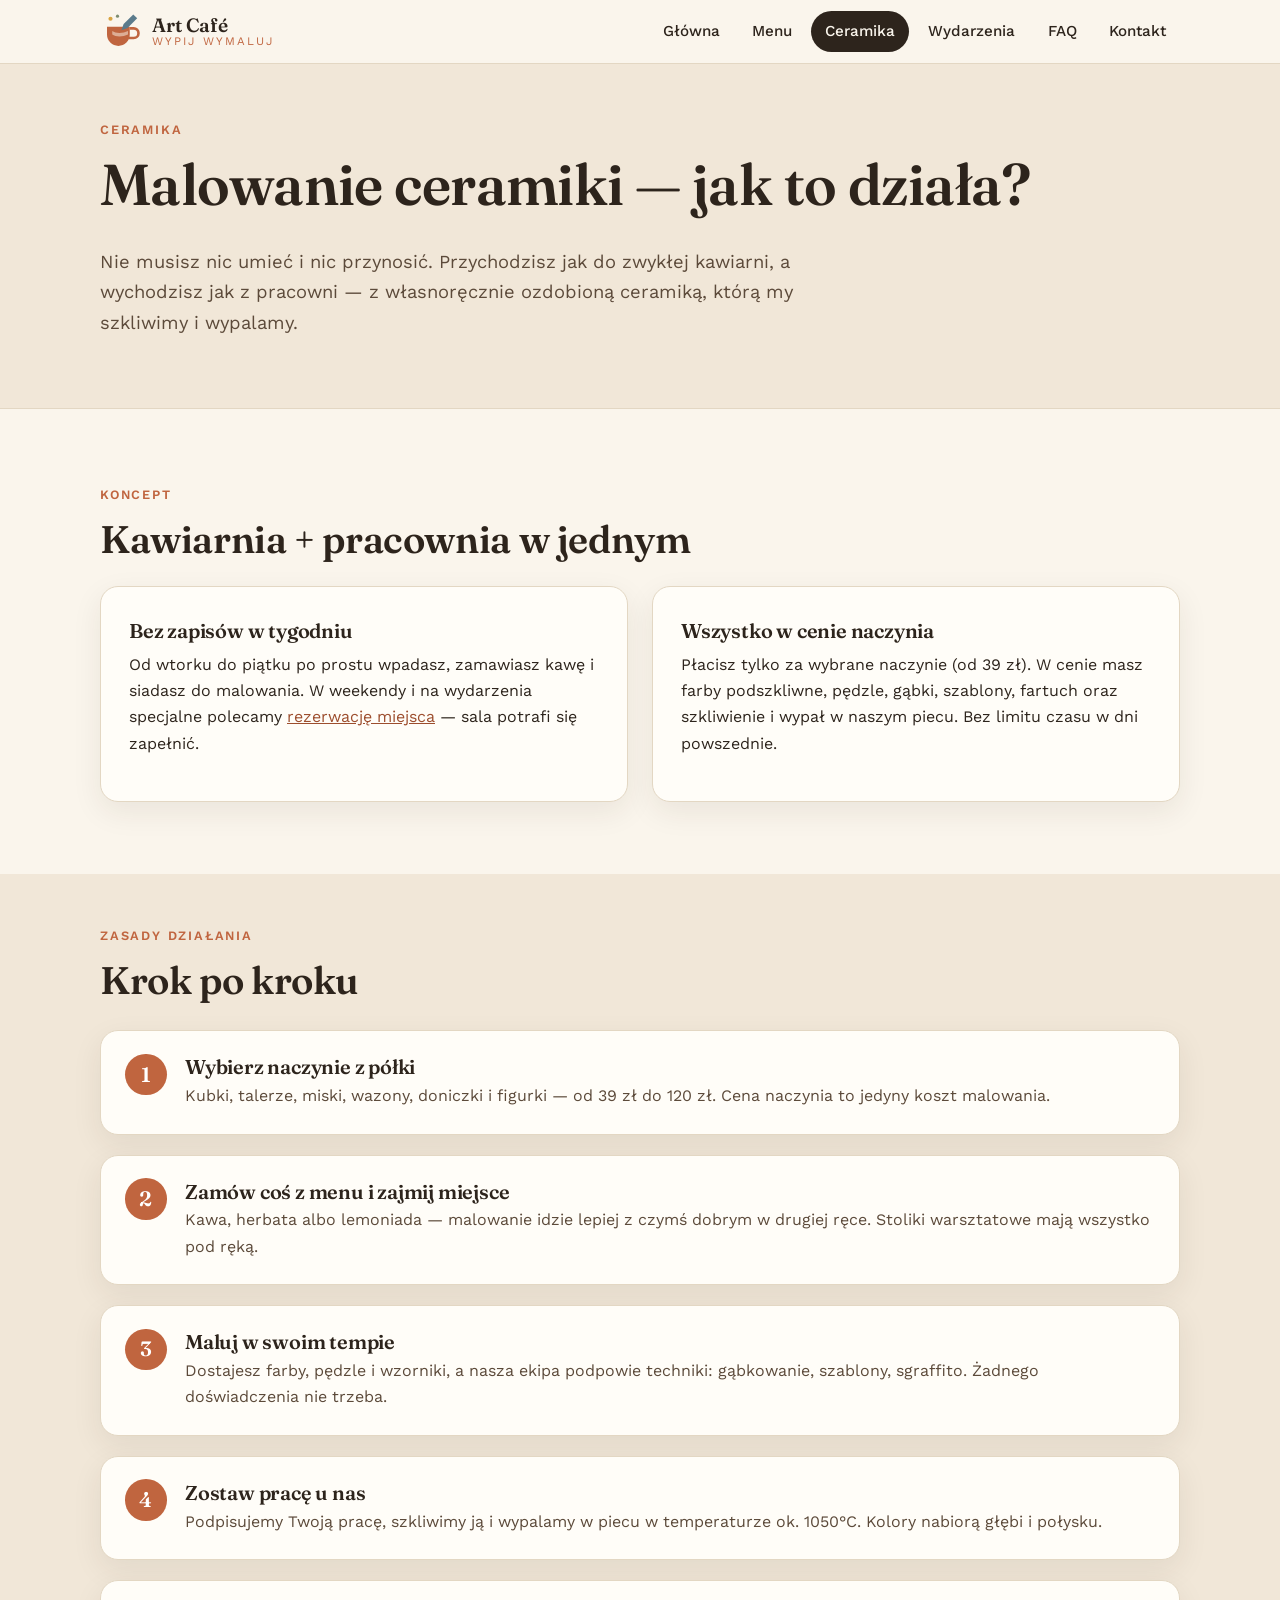
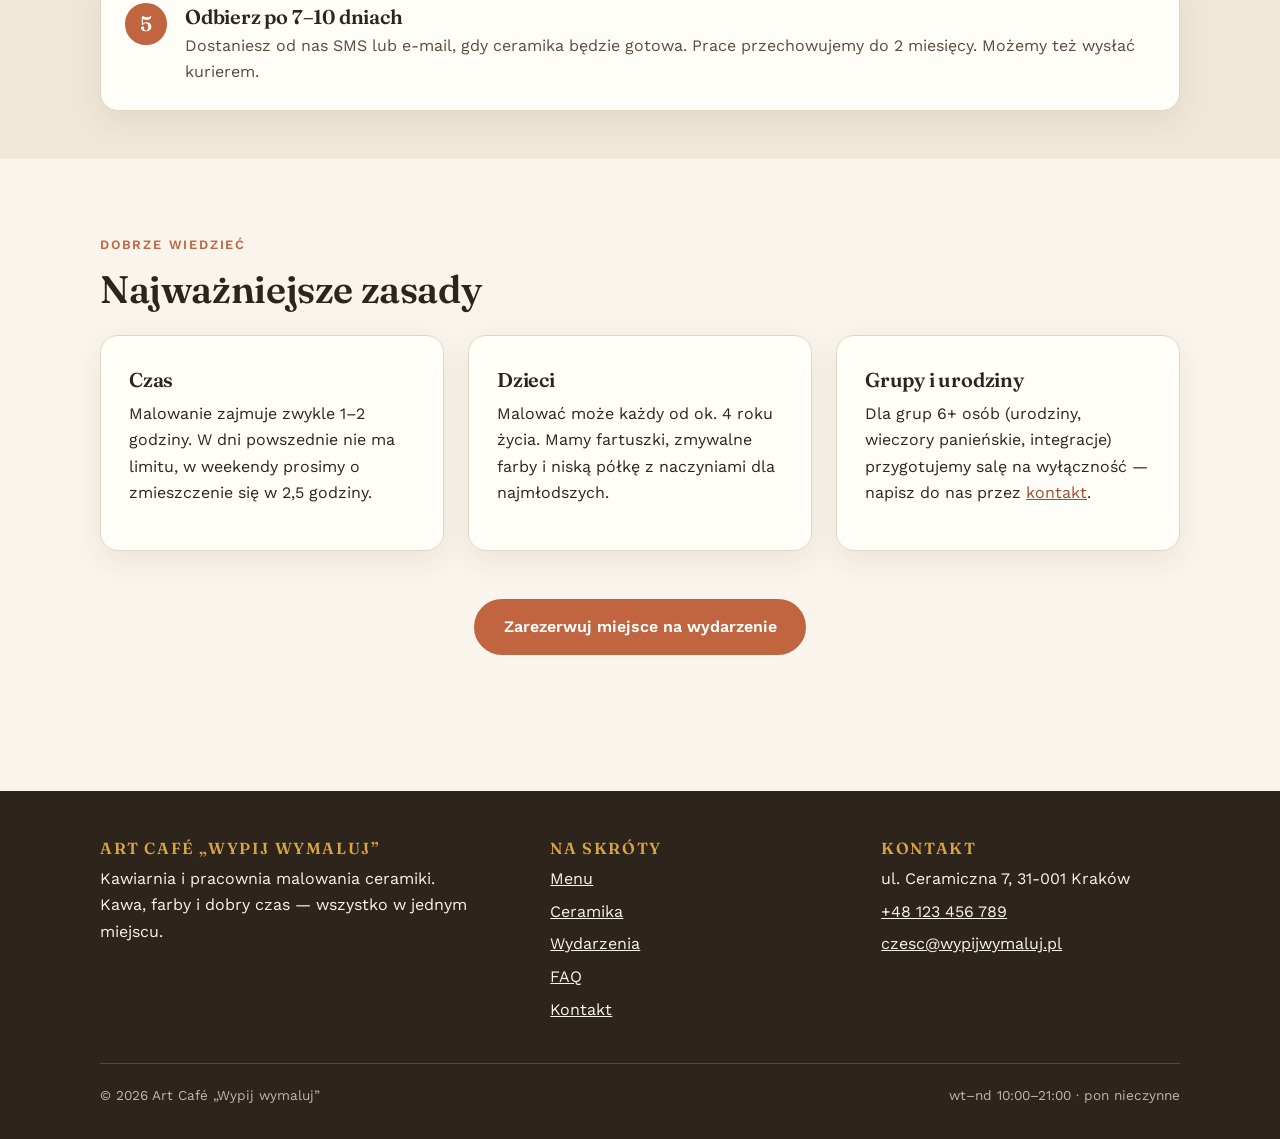
==== ceramika.html @ 052053fe "Add static website for Art Café 'Wypij wymaluj' Minimalist multi-page static site (HTML/CSS/JS, no b" ====
<!doctype html>
<html lang="pl">
<head>
  <meta charset="utf-8">
  <meta name="viewport" content="width=device-width, initial-scale=1">
  <title>Ceramika — Art Café „Wypij wymaluj”</title>
  <meta name="description" content="Jak działa malowanie ceramiki w Art Café Wypij wymaluj — koncept, zasady krok po kroku, ceny naczyń i odbiór prac.">
  <link rel="preconnect" href="https://fonts.googleapis.com">
  <link rel="preconnect" href="https://fonts.gstatic.com" crossorigin>
  <link href="https://fonts.googleapis.com/css2?family=Fraunces:opsz,wght@9..144,400..700&family=Work+Sans:wght@400;500;600&display=swap" rel="stylesheet">
  <link rel="stylesheet" href="css/styles.css">
  <link rel="icon" type="image/svg+xml" href="assets/favicon.svg">
</head>
<body>

<header class="site-header">
  <div class="site-header__inner">
    <a class="logo" href="index.html" aria-label="Art Café Wypij wymaluj — strona główna">
      <svg width="42" height="42" viewBox="0 0 48 48" aria-hidden="true">
        <path d="M8 19h26v9a13 13 0 0 1-26 0z" fill="#c0653f"/>
        <path d="M34 21h4.5a5.5 5.5 0 0 1 0 11H33" fill="none" stroke="#c0653f" stroke-width="3"/>
        <path d="M14 24c4 3 12 3 18 0v4c-6 3-14 3-18 0z" fill="#faf5ec" opacity="0.5"/>
        <path d="M38 5 27 16l-2.5 7 7-2.5L42.5 9.5z" fill="#5b7b8c"/>
        <circle cx="12" cy="10" r="2.4" fill="#d9a441"/>
        <circle cx="20" cy="7" r="1.8" fill="#7c8c6f"/>
      </svg>
      <span class="logo__text">
        <span class="logo__name">Art Café</span>
        <span class="logo__tag">wypij wymaluj</span>
      </span>
    </a>
    <button class="nav-toggle" aria-label="Otwórz menu" aria-expanded="false" aria-controls="site-nav">
      <span></span><span></span><span></span>
    </button>
    <nav class="site-nav" id="site-nav" aria-label="Nawigacja główna">
      <ul>
        <li><a href="index.html">Główna</a></li>
        <li><a href="menu.html">Menu</a></li>
        <li><a href="ceramika.html" aria-current="page">Ceramika</a></li>
        <li><a href="wydarzenia.html">Wydarzenia</a></li>
        <li><a href="faq.html">FAQ</a></li>
        <li><a href="kontakt.html">Kontakt</a></li>
      </ul>
    </nav>
  </div>
</header>

<main>

  <section class="page-hero">
    <div class="container">
      <span class="section-label">Ceramika</span>
      <h1>Malowanie ceramiki — jak to działa?</h1>
      <p class="lead">
        Nie musisz nic umieć i nic przynosić. Przychodzisz jak do zwykłej kawiarni,
        a wychodzisz jak z pracowni — z własnoręcznie ozdobioną ceramiką,
        którą my szkliwimy i wypalamy.
      </p>
    </div>
  </section>

  <section class="section">
    <div class="container">
      <span class="section-label">Koncept</span>
      <h2>Kawiarnia + pracownia w jednym</h2>
      <div class="grid grid--2" style="margin-top:1.5rem">
        <div class="card reveal">
          <h3>Bez zapisów w tygodniu</h3>
          <p>
            Od wtorku do piątku po prostu wpadasz, zamawiasz kawę i siadasz do malowania.
            W weekendy i na wydarzenia specjalne polecamy
            <a href="wydarzenia.html">rezerwację miejsca</a> — sala potrafi się zapełnić.
          </p>
        </div>
        <div class="card reveal">
          <h3>Wszystko w cenie naczynia</h3>
          <p>
            Płacisz tylko za wybrane naczynie (od 39 zł). W cenie masz farby podszkliwne,
            pędzle, gąbki, szablony, fartuch oraz szkliwienie i wypał w naszym piecu.
            Bez limitu czasu w dni powszednie.
          </p>
        </div>
      </div>
    </div>
  </section>

  <section class="section section--tight" style="background:var(--cream-2)">
    <div class="container">
      <span class="section-label">Zasady działania</span>
      <h2>Krok po kroku</h2>
      <ol class="steps" style="margin-top:1.75rem">
        <li class="reveal">
          <h3>Wybierz naczynie z półki</h3>
          <p>Kubki, talerze, miski, wazony, doniczki i figurki — od 39 zł do 120 zł. Cena naczynia to jedyny koszt malowania.</p>
        </li>
        <li class="reveal">
          <h3>Zamów coś z menu i zajmij miejsce</h3>
          <p>Kawa, herbata albo lemoniada — malowanie idzie lepiej z czymś dobrym w drugiej ręce. Stoliki warsztatowe mają wszystko pod ręką.</p>
        </li>
        <li class="reveal">
          <h3>Maluj w swoim tempie</h3>
          <p>Dostajesz farby, pędzle i wzorniki, a nasza ekipa podpowie techniki: gąbkowanie, szablony, sgraffito. Żadnego doświadczenia nie trzeba.</p>
        </li>
        <li class="reveal">
          <h3>Zostaw pracę u nas</h3>
          <p>Podpisujemy Twoją pracę, szkliwimy ją i wypalamy w piecu w temperaturze ok. 1050°C. Kolory nabiorą głębi i połysku.</p>
        </li>
        <li class="reveal">
          <h3>Odbierz po 7–10 dniach</h3>
          <p>Dostaniesz od nas SMS lub e-mail, gdy ceramika będzie gotowa. Prace przechowujemy do 2 miesięcy. Możemy też wysłać kurierem.</p>
        </li>
      </ol>
    </div>
  </section>

  <section class="section">
    <div class="container">
      <span class="section-label">Dobrze wiedzieć</span>
      <h2>Najważniejsze zasady</h2>
      <div class="grid grid--3" style="margin-top:1.5rem">
        <div class="card reveal">
          <h3>Czas</h3>
          <p>Malowanie zajmuje zwykle 1–2 godziny. W dni powszednie nie ma limitu, w weekendy prosimy o zmieszczenie się w 2,5 godziny.</p>
        </div>
        <div class="card reveal">
          <h3>Dzieci</h3>
          <p>Malować może każdy od ok. 4 roku życia. Mamy fartuszki, zmywalne farby i niską półkę z naczyniami dla najmłodszych.</p>
        </div>
        <div class="card reveal">
          <h3>Grupy i urodziny</h3>
          <p>Dla grup 6+ osób (urodziny, wieczory panieńskie, integracje) przygotujemy salę na wyłączność — napisz do nas przez <a href="kontakt.html">kontakt</a>.</p>
        </div>
      </div>

      <div style="text-align:center; margin-top:3rem">
        <a class="btn" href="wydarzenia.html">Zarezerwuj miejsce na wydarzenie</a>
      </div>
    </div>
  </section>

</main>

<footer class="site-footer">
  <div class="container">
    <div class="site-footer__grid">
      <div>
        <h3>Art Café „Wypij wymaluj”</h3>
        <p>Kawiarnia i pracownia malowania ceramiki.<br>Kawa, farby i dobry czas — wszystko w jednym miejscu.</p>
      </div>
      <div>
        <h3>Na skróty</h3>
        <ul>
          <li><a href="menu.html">Menu</a></li>
          <li><a href="ceramika.html">Ceramika</a></li>
          <li><a href="wydarzenia.html">Wydarzenia</a></li>
          <li><a href="faq.html">FAQ</a></li>
          <li><a href="kontakt.html">Kontakt</a></li>
        </ul>
      </div>
      <div>
        <h3>Kontakt</h3>
        <ul>
          <li>ul. Ceramiczna 7, 31-001 Kraków</li>
          <li><a href="tel:+48123456789">+48 123 456 789</a></li>
          <li><a href="mailto:czesc@wypijwymaluj.pl">czesc@wypijwymaluj.pl</a></li>
        </ul>
      </div>
    </div>
    <div class="site-footer__bottom">
      <span>© <span data-year></span> Art Café „Wypij wymaluj”</span>
      <span>wt–nd 10:00–21:00 · pon nieczynne</span>
    </div>
  </div>
</footer>

<script src="js/main.js"></script>
</body>
</html>
---- css/styles.css ----
/* ============================================================
   Art Café „Wypij wymaluj” — wspólne style
   Paleta: krem / espresso / terakota / błękit farby / szałwia
   ============================================================ */

:root {
  --cream: #faf5ec;
  --cream-2: #f1e7d8;
  --paper: #fffdf8;
  --espresso: #2d241c;
  --brown: #5c4a3a;
  --terra: #c0653f;
  --terra-dark: #9d4e2e;
  --paint-blue: #5b7b8c;
  --paint-sage: #7c8c6f;
  --paint-yellow: #d9a441;
  --line: #e3d7c3;
  --radius: 18px;
  --radius-sm: 12px;
  --shadow: 0 10px 30px rgba(45, 36, 28, 0.08);
  --container: 1120px;
  --font-display: "Fraunces", Georgia, serif;
  --font-body: "Work Sans", "Segoe UI", system-ui, sans-serif;
}

* { box-sizing: border-box; }

html { scroll-behavior: smooth; }

body {
  margin: 0;
  font-family: var(--font-body);
  font-size: 1rem;
  line-height: 1.65;
  color: var(--espresso);
  background: var(--cream);
}

img, svg { display: block; max-width: 100%; }

h1, h2, h3 {
  font-family: var(--font-display);
  font-weight: 600;
  line-height: 1.15;
  margin: 0 0 0.5em;
  letter-spacing: -0.01em;
}

h1 { font-size: clamp(2.2rem, 5vw, 3.6rem); }
h2 { font-size: clamp(1.7rem, 3.5vw, 2.4rem); }
h3 { font-size: 1.25rem; }

p { margin: 0 0 1em; }

a { color: var(--terra-dark); }

.container {
  max-width: var(--container);
  margin: 0 auto;
  padding: 0 1.25rem;
}

.section { padding: 4.5rem 0; }
.section--tight { padding: 3rem 0; }

.section-label {
  display: inline-block;
  font-size: 0.8rem;
  font-weight: 600;
  letter-spacing: 0.14em;
  text-transform: uppercase;
  color: var(--terra);
  margin-bottom: 0.75rem;
}

.lead {
  font-size: 1.15rem;
  color: var(--brown);
  max-width: 46rem;
}

/* ---------- Przyciski ---------- */

.btn {
  display: inline-block;
  padding: 0.8rem 1.7rem;
  border-radius: 999px;
  border: 2px solid var(--terra);
  background: var(--terra);
  color: #fff;
  font-family: var(--font-body);
  font-weight: 600;
  font-size: 1rem;
  text-decoration: none;
  cursor: pointer;
  transition: background 0.2s, border-color 0.2s, transform 0.15s;
}

.btn:hover { background: var(--terra-dark); border-color: var(--terra-dark); transform: translateY(-1px); }

.btn--ghost {
  background: transparent;
  color: var(--terra-dark);
}

.btn--ghost:hover { background: var(--terra); color: #fff; }

/* ---------- Nagłówek / nawigacja ---------- */

.site-header {
  position: sticky;
  top: 0;
  z-index: 50;
  background: rgba(250, 245, 236, 0.92);
  backdrop-filter: blur(8px);
  border-bottom: 1px solid var(--line);
}

.site-header__inner {
  display: flex;
  align-items: center;
  justify-content: space-between;
  gap: 1rem;
  padding: 0.65rem 1.25rem;
  max-width: var(--container);
  margin: 0 auto;
}

.logo {
  display: flex;
  align-items: center;
  gap: 0.6rem;
  text-decoration: none;
  color: var(--espresso);
}

.logo__text {
  display: flex;
  flex-direction: column;
  line-height: 1.05;
}

.logo__name {
  font-family: var(--font-display);
  font-weight: 600;
  font-size: 1.2rem;
}

.logo__tag {
  font-size: 0.72rem;
  letter-spacing: 0.18em;
  text-transform: uppercase;
  color: var(--terra);
}

.site-nav ul {
  display: flex;
  gap: 0.35rem;
  list-style: none;
  margin: 0;
  padding: 0;
}

.site-nav a {
  display: block;
  padding: 0.5rem 0.85rem;
  border-radius: 999px;
  font-weight: 500;
  font-size: 0.95rem;
  color: var(--espresso);
  text-decoration: none;
  transition: background 0.2s, color 0.2s;
}

.site-nav a:hover { background: var(--cream-2); }

.site-nav a[aria-current="page"] {
  background: var(--espresso);
  color: var(--cream);
}

.nav-toggle {
  display: none;
  border: 0;
  background: none;
  padding: 0.5rem;
  cursor: pointer;
}

.nav-toggle span {
  display: block;
  width: 24px;
  height: 2px;
  background: var(--espresso);
  margin: 5px 0;
  transition: transform 0.2s, opacity 0.2s;
}

@media (max-width: 860px) {
  .nav-toggle { display: block; }

  .site-nav {
    position: absolute;
    top: 100%;
    left: 0;
    right: 0;
    background: var(--paper);
    border-bottom: 1px solid var(--line);
    display: none;
  }

  .site-nav.is-open { display: block; }

  .site-nav ul {
    flex-direction: column;
    padding: 0.75rem 1.25rem 1.25rem;
  }

  .site-nav a { padding: 0.75rem 0.85rem; }

  body.nav-open .nav-toggle span:nth-child(1) { transform: translateY(7px) rotate(45deg); }
  body.nav-open .nav-toggle span:nth-child(2) { opacity: 0; }
  body.nav-open .nav-toggle span:nth-child(3) { transform: translateY(-7px) rotate(-45deg); }
}

/* ---------- Hero ---------- */

.hero {
  position: relative;
  overflow: hidden;
  background: var(--cream-2);
  border-bottom: 1px solid var(--line);
}

.hero__inner {
  display: grid;
  grid-template-columns: minmax(0, 1.05fr) minmax(0, 1fr);
  align-items: center;
  gap: 2rem;
  max-width: var(--container);
  margin: 0 auto;
  padding: 4rem 1.25rem 4.5rem;
}

.hero__art svg { width: 100%; height: auto; }

.hero__actions {
  display: flex;
  flex-wrap: wrap;
  gap: 0.75rem;
  margin-top: 1.5rem;
}

@media (max-width: 860px) {
  .hero__inner { grid-template-columns: 1fr; padding-top: 2.5rem; }
  .hero__art { order: -1; max-width: 420px; margin: 0 auto; }
}

/* Hero podstronowy (mniejszy) */

.page-hero {
  background: var(--cream-2);
  border-bottom: 1px solid var(--line);
  padding: 3.25rem 0;
}

/* ---------- Karty / siatki ---------- */

.grid {
  display: grid;
  gap: 1.5rem;
}

.grid--3 { grid-template-columns: repeat(3, 1fr); }
.grid--2 { grid-template-columns: repeat(2, 1fr); }

@media (max-width: 960px) { .grid--3 { grid-template-columns: repeat(2, 1fr); } }
@media (max-width: 640px) { .grid--3, .grid--2 { grid-template-columns: 1fr; } }

.card {
  background: var(--paper);
  border: 1px solid var(--line);
  border-radius: var(--radius);
  padding: 1.75rem;
  box-shadow: var(--shadow);
}

.card h3 { margin-top: 0.25rem; }

/* ---------- Menu ---------- */

.menu-grid {
  display: grid;
  grid-template-columns: repeat(3, 1fr);
  gap: 1.5rem;
}

@media (max-width: 960px) { .menu-grid { grid-template-columns: repeat(2, 1fr); } }
@media (max-width: 600px) { .menu-grid { grid-template-columns: 1fr; } }

.menu-card {
  background: var(--paper);
  border: 1px solid var(--line);
  border-radius: var(--radius);
  overflow: hidden;
  box-shadow: var(--shadow);
  transition: transform 0.2s;
}

.menu-card:hover { transform: translateY(-3px); }

.menu-card__img {
  background: var(--cream-2);
  padding: 1.5rem;
  display: flex;
  justify-content: center;
}

.menu-card__img svg { height: 110px; width: auto; }

.menu-card__body {
  padding: 1.1rem 1.4rem 1.4rem;
}

.menu-card__row {
  display: flex;
  align-items: baseline;
  justify-content: space-between;
  gap: 1rem;
}

.menu-card__row h3 { margin: 0; font-size: 1.15rem; }

.menu-card__price {
  font-family: var(--font-display);
  font-weight: 600;
  color: var(--terra-dark);
  white-space: nowrap;
}

.menu-card__desc {
  margin: 0.4rem 0 0;
  font-size: 0.92rem;
  color: var(--brown);
}

/* ---------- Kroki (ceramika) ---------- */

.steps {
  list-style: none;
  margin: 0;
  padding: 0;
  display: grid;
  gap: 1.25rem;
  counter-reset: step;
}

.steps li {
  counter-increment: step;
  position: relative;
  background: var(--paper);
  border: 1px solid var(--line);
  border-radius: var(--radius);
  padding: 1.5rem 1.75rem 1.5rem 5.25rem;
  box-shadow: var(--shadow);
}

.steps li::before {
  content: counter(step);
  position: absolute;
  left: 1.5rem;
  top: 1.4rem;
  width: 2.6rem;
  height: 2.6rem;
  display: grid;
  place-items: center;
  border-radius: 50%;
  background: var(--terra);
  color: #fff;
  font-family: var(--font-display);
  font-size: 1.3rem;
  font-weight: 600;
}

.steps h3 { margin-bottom: 0.3rem; }
.steps p { margin: 0; color: var(--brown); }

/* ---------- Wydarzenia ---------- */

.event-card {
  display: flex;
  flex-direction: column;
  gap: 0.5rem;
}

.event-card__date {
  font-size: 0.85rem;
  font-weight: 600;
  letter-spacing: 0.08em;
  text-transform: uppercase;
  color: var(--paint-blue);
}

.event-card__meta {
  display: flex;
  flex-wrap: wrap;
  gap: 0.4rem 1.2rem;
  font-size: 0.92rem;
  color: var(--brown);
  margin-bottom: 0.5rem;
}

.event-card .btn { align-self: flex-start; margin-top: auto; }

/* ---------- Mapa sali / rezerwacja miejsc ---------- */

.seatmap-wrap {
  background: var(--paper);
  border: 1px solid var(--line);
  border-radius: var(--radius);
  box-shadow: var(--shadow);
  padding: 1.5rem;
}

.seatmap-toolbar {
  display: flex;
  flex-wrap: wrap;
  align-items: center;
  gap: 1rem;
  margin-bottom: 1rem;
}

.seatmap-toolbar label { font-weight: 600; }

.seatmap-toolbar select {
  font: inherit;
  padding: 0.55rem 0.9rem;
  border-radius: var(--radius-sm);
  border: 1px solid var(--line);
  background: var(--cream);
  color: var(--espresso);
  max-width: 100%;
}

.seatmap svg { width: 100%; height: auto; }

.seat {
  cursor: pointer;
  fill: var(--cream-2);
  stroke: var(--brown);
  stroke-width: 2;
  transition: fill 0.15s;
}

.seat:hover { fill: var(--paint-yellow); }

.seat--selected { fill: var(--terra); stroke: var(--terra-dark); }
.seat--taken { fill: #c9beb0; stroke: #a99c8a; cursor: not-allowed; }
.seat--taken:hover { fill: #c9beb0; }

.seat-label {
  font-family: var(--font-body);
  font-size: 11px;
  fill: var(--espresso);
  pointer-events: none;
  text-anchor: middle;
}

.room-label {
  font-family: var(--font-body);
  font-size: 12px;
  letter-spacing: 0.1em;
  text-transform: uppercase;
  fill: var(--brown);
  text-anchor: middle;
}

.legend {
  display: flex;
  flex-wrap: wrap;
  gap: 1.25rem;
  margin: 1rem 0 0;
  padding: 0;
  list-style: none;
  font-size: 0.9rem;
  color: var(--brown);
}

.legend li { display: flex; align-items: center; gap: 0.45rem; }

.legend .dot {
  width: 14px;
  height: 14px;
  border-radius: 50%;
  border: 2px solid var(--brown);
  background: var(--cream-2);
}

.legend .dot--selected { background: var(--terra); border-color: var(--terra-dark); }
.legend .dot--taken { background: #c9beb0; border-color: #a99c8a; }

.booking-form {
  margin-top: 1.5rem;
  padding-top: 1.5rem;
  border-top: 1px dashed var(--line);
  display: grid;
  gap: 1rem;
}

.booking-form .field { display: grid; gap: 0.3rem; }

.booking-form label { font-weight: 600; font-size: 0.95rem; }

.booking-form input {
  font: inherit;
  padding: 0.65rem 0.9rem;
  border-radius: var(--radius-sm);
  border: 1px solid var(--line);
  background: var(--cream);
}

.booking-form input:focus,
.seatmap-toolbar select:focus {
  outline: 2px solid var(--terra);
  outline-offset: 1px;
}

.booking-summary {
  background: var(--cream-2);
  border-radius: var(--radius-sm);
  padding: 0.9rem 1.1rem;
  font-size: 0.95rem;
}

.booking-note { font-size: 0.85rem; color: var(--brown); margin: 0; }

@media (min-width: 720px) {
  .booking-form { grid-template-columns: 1fr 1fr; align-items: end; }
  .booking-form .field--wide,
  .booking-form .booking-summary,
  .booking-form .booking-note,
  .booking-form .btn { grid-column: 1 / -1; }
  .booking-form .btn { justify-self: start; }
}

/* ---------- FAQ ---------- */

.faq-list { display: grid; gap: 0.9rem; max-width: 50rem; }

.faq-list details {
  background: var(--paper);
  border: 1px solid var(--line);
  border-radius: var(--radius-sm);
  padding: 0;
  overflow: hidden;
}

.faq-list summary {
  cursor: pointer;
  list-style: none;
  display: flex;
  justify-content: space-between;
  align-items: center;
  gap: 1rem;
  padding: 1.1rem 1.4rem;
  font-weight: 600;
}

.faq-list summary::-webkit-details-marker { display: none; }

.faq-list summary::after {
  content: "+";
  font-family: var(--font-display);
  font-size: 1.5rem;
  color: var(--terra);
  line-height: 1;
  transition: transform 0.2s;
}

.faq-list details[open] summary::after { transform: rotate(45deg); }

.faq-list details > p {
  margin: 0;
  padding: 0 1.4rem 1.2rem;
  color: var(--brown);
}

/* ---------- Kontakt ---------- */

.contact-grid {
  display: grid;
  grid-template-columns: minmax(0, 1fr) minmax(0, 1.2fr);
  gap: 2rem;
  align-items: start;
}

@media (max-width: 860px) { .contact-grid { grid-template-columns: 1fr; } }

.contact-list {
  list-style: none;
  margin: 0 0 1.5rem;
  padding: 0;
  display: grid;
  gap: 0.85rem;
}

.contact-list li {
  display: flex;
  gap: 0.75rem;
  align-items: baseline;
}

.contact-list strong { min-width: 6.5rem; display: inline-block; }

.socials {
  display: flex;
  gap: 0.75rem;
  list-style: none;
  margin: 0;
  padding: 0;
}

.socials a {
  display: inline-flex;
  align-items: center;
  gap: 0.45rem;
  padding: 0.55rem 1rem;
  border-radius: 999px;
  border: 1px solid var(--line);
  background: var(--paper);
  color: var(--espresso);
  text-decoration: none;
  font-weight: 500;
  font-size: 0.92rem;
  transition: border-color 0.2s, background 0.2s;
}

.socials a:hover { border-color: var(--terra); background: var(--cream-2); }

.map-frame {
  border: 1px solid var(--line);
  border-radius: var(--radius);
  overflow: hidden;
  box-shadow: var(--shadow);
}

.map-frame iframe {
  display: block;
  width: 100%;
  height: 420px;
  border: 0;
}

.hours-table {
  width: 100%;
  border-collapse: collapse;
  font-size: 0.97rem;
}

.hours-table td { padding: 0.45rem 0; border-bottom: 1px dashed var(--line); }
.hours-table td:last-child { text-align: right; font-weight: 600; }

/* ---------- Pasek wyróżnień ---------- */

.ticker {
  background: var(--espresso);
  color: var(--cream);
  padding: 0.7rem 1rem;
  text-align: center;
  font-size: 0.92rem;
  letter-spacing: 0.04em;
}

.ticker .dotsep { color: var(--terra); margin: 0 0.6rem; }

/* ---------- Stopka ---------- */

.site-footer {
  background: var(--espresso);
  color: var(--cream);
  margin-top: 4rem;
  padding: 3rem 0 2rem;
}

.site-footer a { color: var(--cream); }

.site-footer__grid {
  display: grid;
  grid-template-columns: 1.4fr 1fr 1fr;
  gap: 2rem;
}

@media (max-width: 760px) { .site-footer__grid { grid-template-columns: 1fr; } }

.site-footer h3 {
  font-size: 1rem;
  letter-spacing: 0.1em;
  text-transform: uppercase;
  color: var(--paint-yellow);
}

.site-footer ul {
  list-style: none;
  margin: 0;
  padding: 0;
  display: grid;
  gap: 0.4rem;
}

.site-footer__bottom {
  margin-top: 2.5rem;
  padding-top: 1.25rem;
  border-top: 1px solid rgba(250, 245, 236, 0.18);
  font-size: 0.85rem;
  color: rgba(250, 245, 236, 0.7);
  display: flex;
  flex-wrap: wrap;
  justify-content: space-between;
  gap: 0.5rem;
}

/* ---------- Animacja wejścia ---------- */

.reveal {
  opacity: 0;
  transform: translateY(16px);
  transition: opacity 0.5s ease, transform 0.5s ease;
}

.reveal.is-visible { opacity: 1; transform: none; }

@media (prefers-reduced-motion: reduce) {
  .reveal { opacity: 1; transform: none; transition: none; }
  html { scroll-behavior: auto; }
}
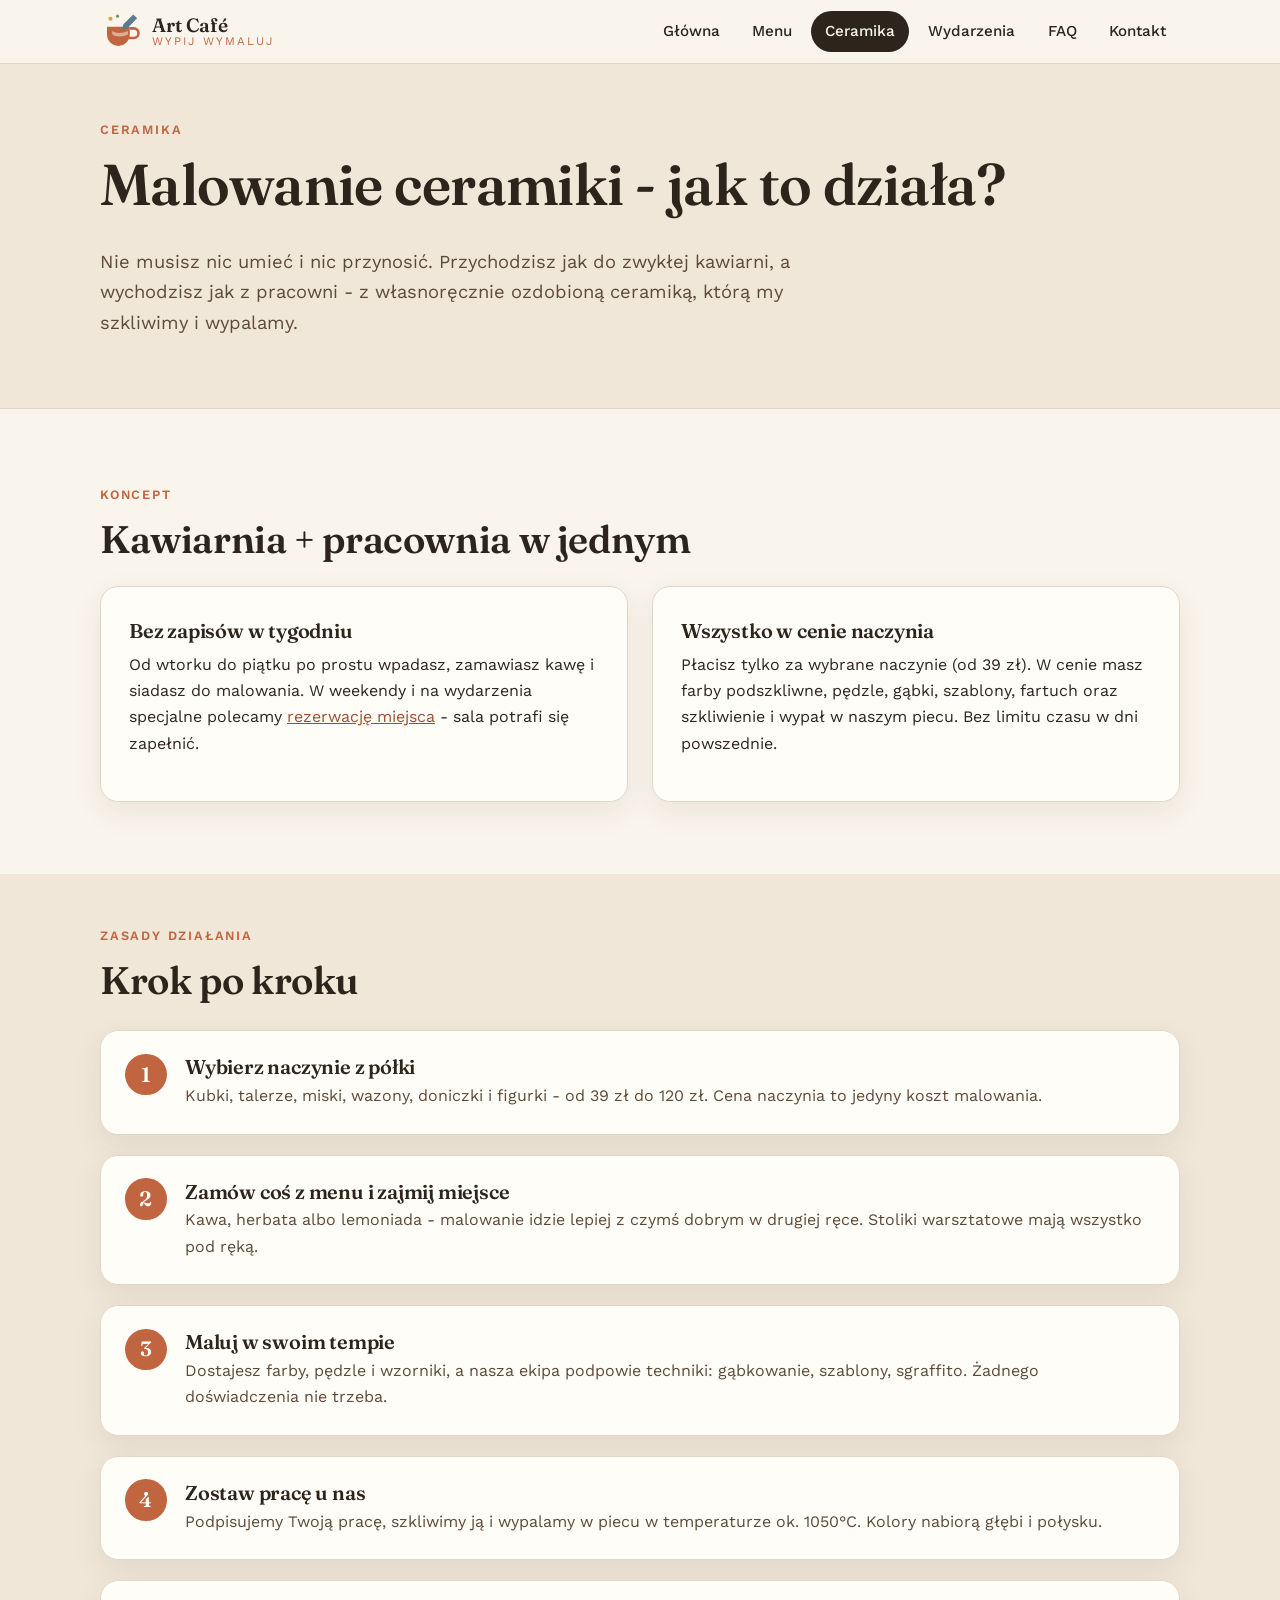
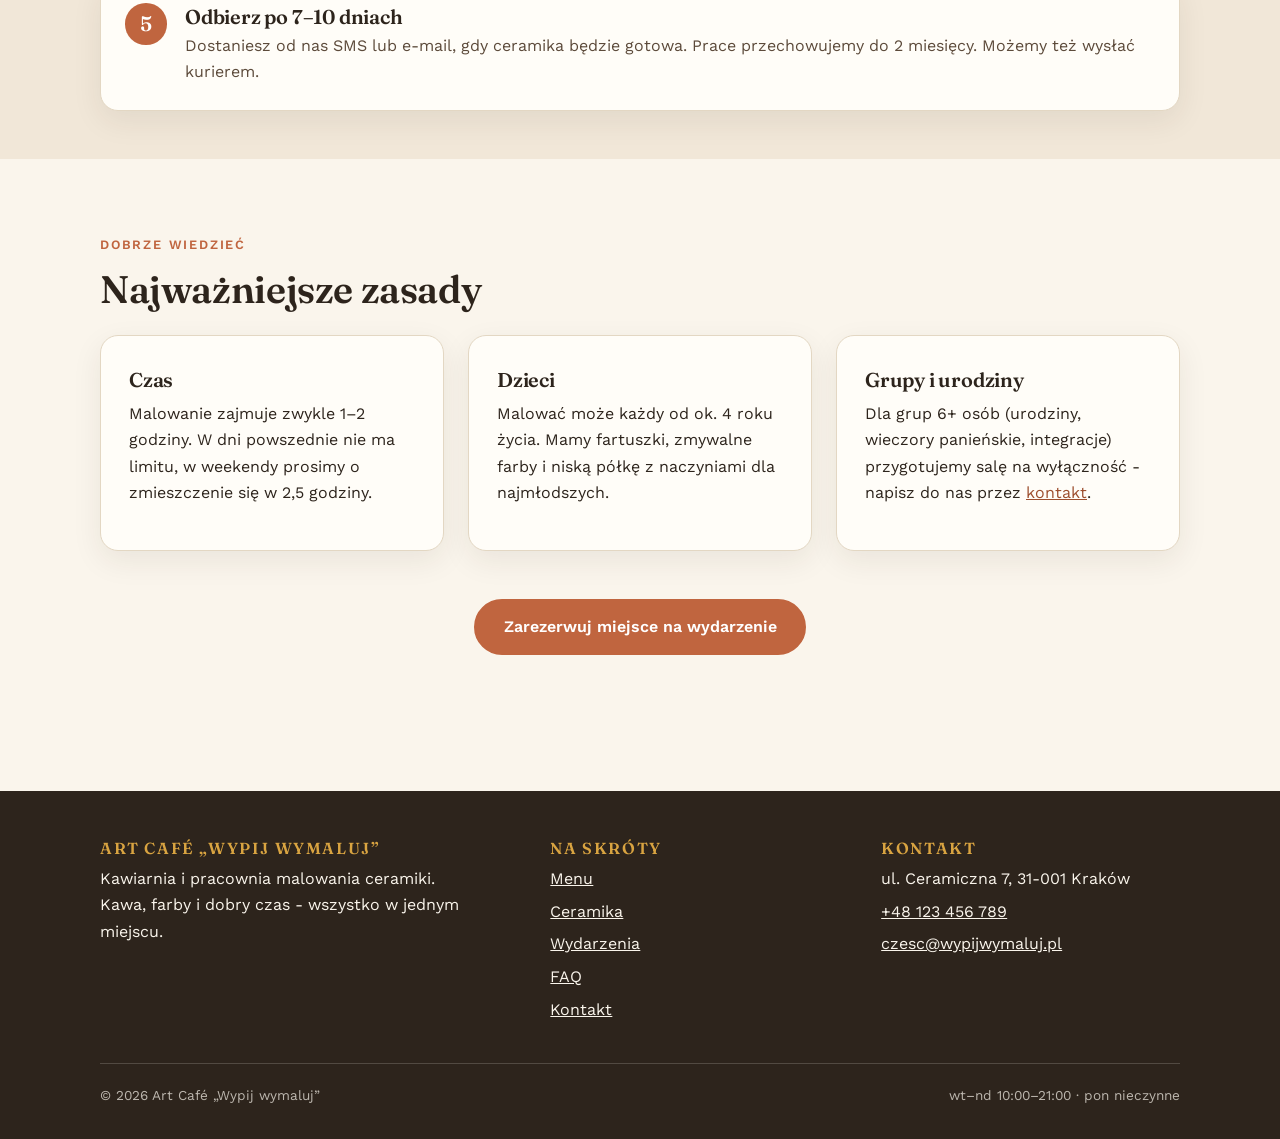
==== commit 5f8e635a: "Replace em dashes with hyphens across site content https://claude.ai/code/session_01CXtMnpz4RRmYC9oB" ====
--- a/ceramika.html
+++ b/ceramika.html
@@ -3,8 +3,8 @@
 <head>
   <meta charset="utf-8">
   <meta name="viewport" content="width=device-width, initial-scale=1">
-  <title>Ceramika — Art Café „Wypij wymaluj”</title>
-  <meta name="description" content="Jak działa malowanie ceramiki w Art Café Wypij wymaluj — koncept, zasady krok po kroku, ceny naczyń i odbiór prac.">
+  <title>Ceramika - Art Café „Wypij wymaluj”</title>
+  <meta name="description" content="Jak działa malowanie ceramiki w Art Café Wypij wymaluj - koncept, zasady krok po kroku, ceny naczyń i odbiór prac.">
   <link rel="preconnect" href="https://fonts.googleapis.com">
   <link rel="preconnect" href="https://fonts.gstatic.com" crossorigin>
   <link href="https://fonts.googleapis.com/css2?family=Fraunces:opsz,wght@9..144,400..700&family=Work+Sans:wght@400;500;600&display=swap" rel="stylesheet">
@@ -15,7 +15,7 @@
 
 <header class="site-header">
   <div class="site-header__inner">
-    <a class="logo" href="index.html" aria-label="Art Café Wypij wymaluj — strona główna">
+    <a class="logo" href="index.html" aria-label="Art Café Wypij wymaluj - strona główna">
       <svg width="42" height="42" viewBox="0 0 48 48" aria-hidden="true">
         <path d="M8 19h26v9a13 13 0 0 1-26 0z" fill="#c0653f"/>
         <path d="M34 21h4.5a5.5 5.5 0 0 1 0 11H33" fill="none" stroke="#c0653f" stroke-width="3"/>
@@ -50,10 +50,10 @@
   <section class="page-hero">
     <div class="container">
       <span class="section-label">Ceramika</span>
-      <h1>Malowanie ceramiki — jak to działa?</h1>
+      <h1>Malowanie ceramiki - jak to działa?</h1>
       <p class="lead">
         Nie musisz nic umieć i nic przynosić. Przychodzisz jak do zwykłej kawiarni,
-        a wychodzisz jak z pracowni — z własnoręcznie ozdobioną ceramiką,
+        a wychodzisz jak z pracowni - z własnoręcznie ozdobioną ceramiką,
         którą my szkliwimy i wypalamy.
       </p>
     </div>
@@ -69,7 +69,7 @@
           <p>
             Od wtorku do piątku po prostu wpadasz, zamawiasz kawę i siadasz do malowania.
             W weekendy i na wydarzenia specjalne polecamy
-            <a href="wydarzenia.html">rezerwację miejsca</a> — sala potrafi się zapełnić.
+            <a href="wydarzenia.html">rezerwację miejsca</a> - sala potrafi się zapełnić.
           </p>
         </div>
         <div class="card reveal">
@@ -91,11 +91,11 @@
       <ol class="steps" style="margin-top:1.75rem">
         <li class="reveal">
           <h3>Wybierz naczynie z półki</h3>
-          <p>Kubki, talerze, miski, wazony, doniczki i figurki — od 39 zł do 120 zł. Cena naczynia to jedyny koszt malowania.</p>
+          <p>Kubki, talerze, miski, wazony, doniczki i figurki - od 39 zł do 120 zł. Cena naczynia to jedyny koszt malowania.</p>
         </li>
         <li class="reveal">
           <h3>Zamów coś z menu i zajmij miejsce</h3>
-          <p>Kawa, herbata albo lemoniada — malowanie idzie lepiej z czymś dobrym w drugiej ręce. Stoliki warsztatowe mają wszystko pod ręką.</p>
+          <p>Kawa, herbata albo lemoniada - malowanie idzie lepiej z czymś dobrym w drugiej ręce. Stoliki warsztatowe mają wszystko pod ręką.</p>
         </li>
         <li class="reveal">
           <h3>Maluj w swoim tempie</h3>
@@ -128,7 +128,7 @@
         </div>
         <div class="card reveal">
           <h3>Grupy i urodziny</h3>
-          <p>Dla grup 6+ osób (urodziny, wieczory panieńskie, integracje) przygotujemy salę na wyłączność — napisz do nas przez <a href="kontakt.html">kontakt</a>.</p>
+          <p>Dla grup 6+ osób (urodziny, wieczory panieńskie, integracje) przygotujemy salę na wyłączność - napisz do nas przez <a href="kontakt.html">kontakt</a>.</p>
         </div>
       </div>
 
@@ -145,7 +145,7 @@
     <div class="site-footer__grid">
       <div>
         <h3>Art Café „Wypij wymaluj”</h3>
-        <p>Kawiarnia i pracownia malowania ceramiki.<br>Kawa, farby i dobry czas — wszystko w jednym miejscu.</p>
+        <p>Kawiarnia i pracownia malowania ceramiki.<br>Kawa, farby i dobry czas - wszystko w jednym miejscu.</p>
       </div>
       <div>
         <h3>Na skróty</h3>
--- a/css/styles.css
+++ b/css/styles.css
@@ -1,5 +1,5 @@
 /* ============================================================
-   Art Café „Wypij wymaluj” — wspólne style
+   Art Café „Wypij wymaluj” - wspólne style
    Paleta: krem / espresso / terakota / błękit farby / szałwia
    ============================================================ */
 
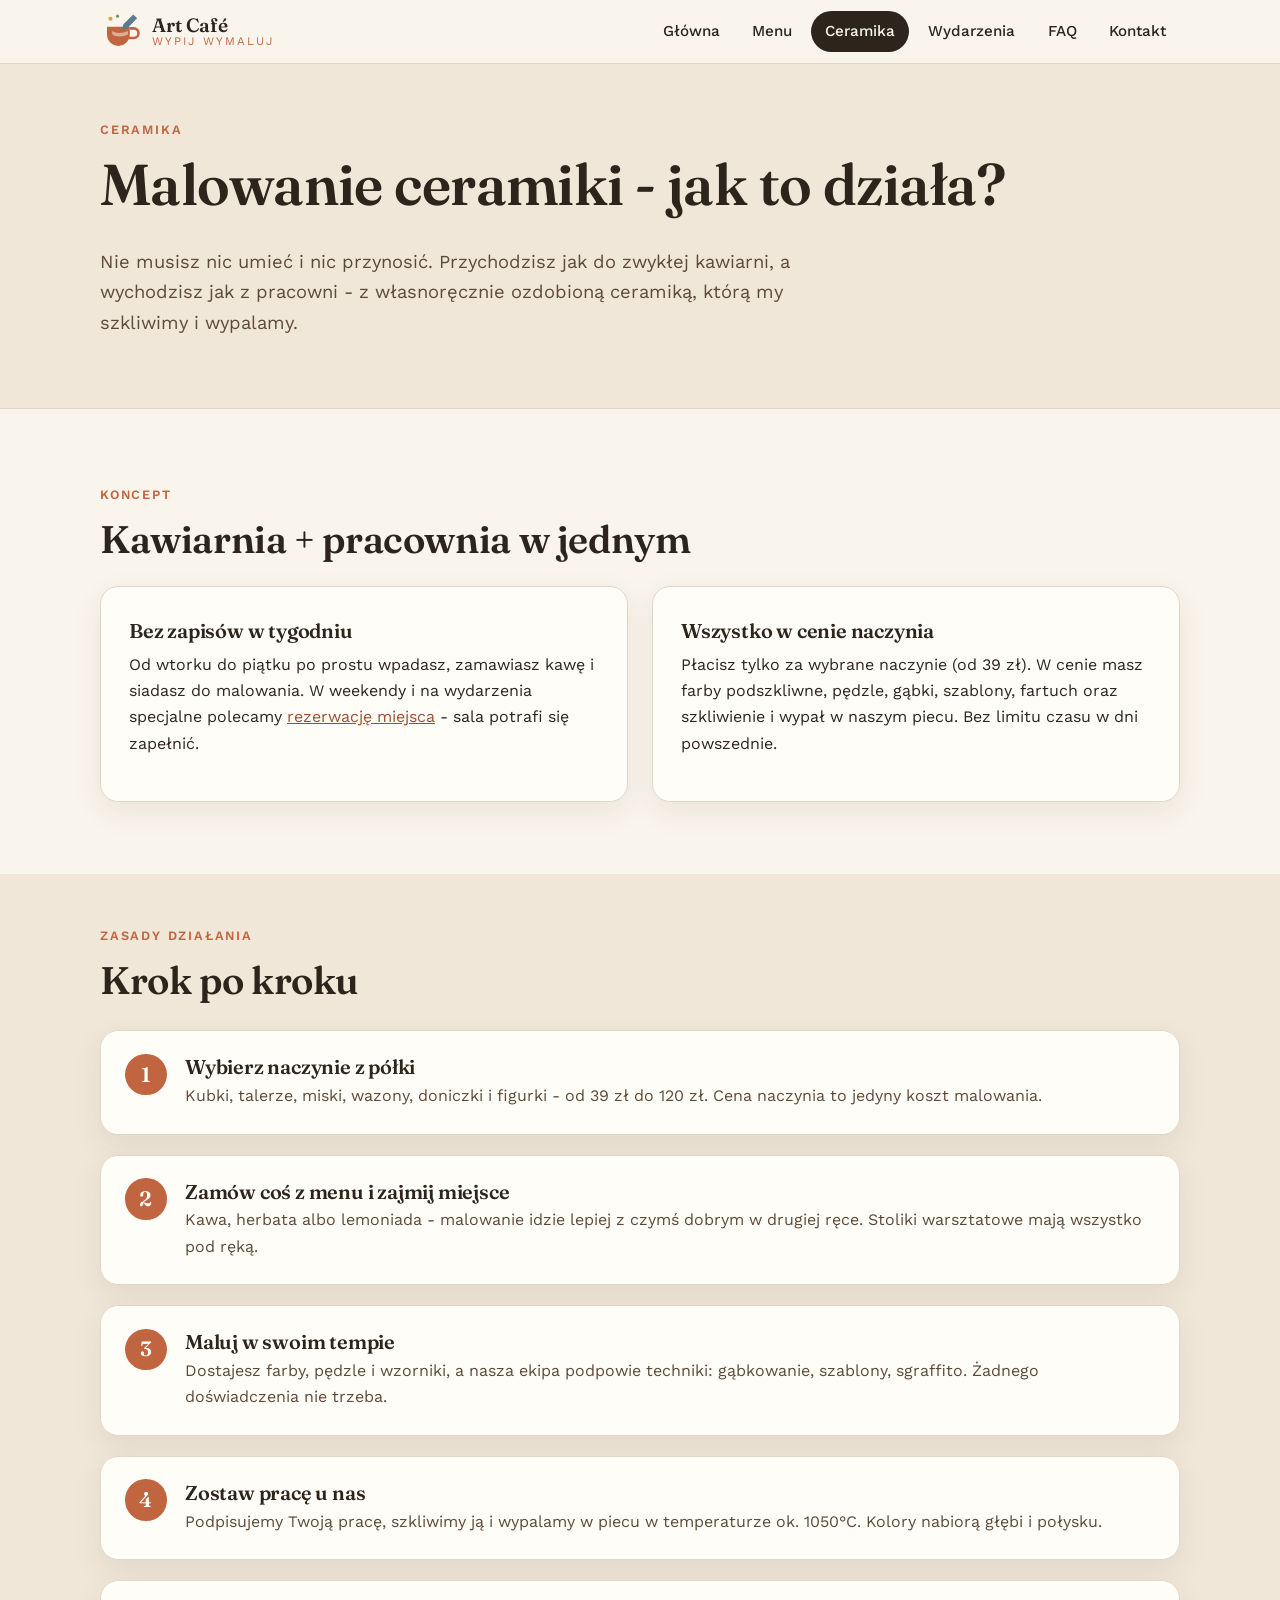
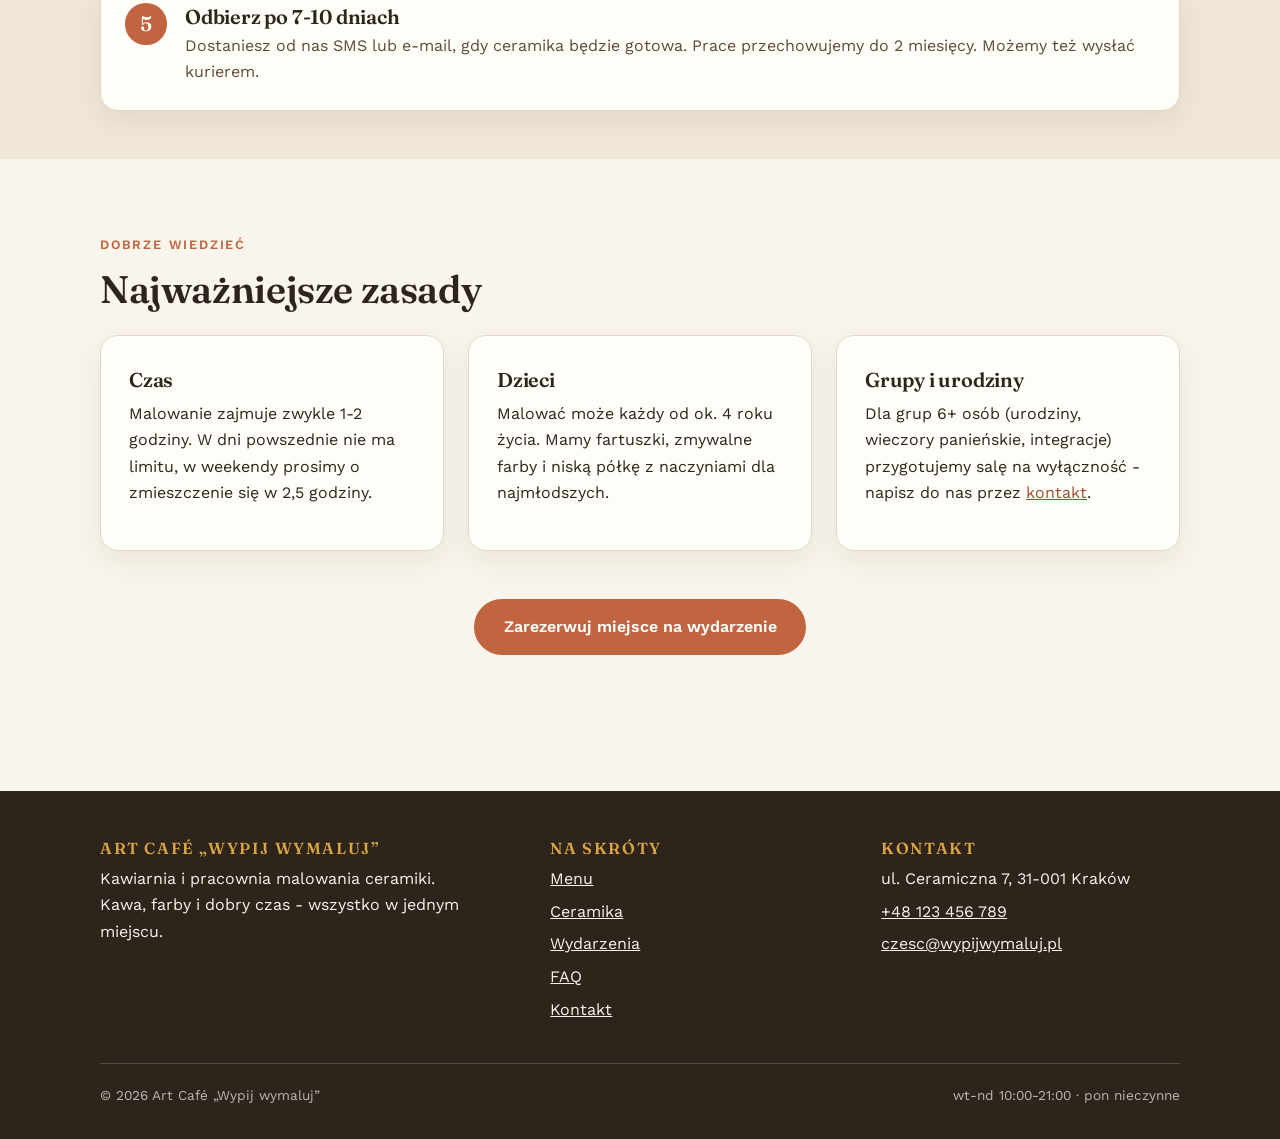
==== commit 724e9108: "Replace en dashes with hyphens in ranges https://claude.ai/code/session_01CXtMnpz4RRmYC9oBjWo9RT" ====
--- a/ceramika.html
+++ b/ceramika.html
@@ -106,7 +106,7 @@
           <p>Podpisujemy Twoją pracę, szkliwimy ją i wypalamy w piecu w temperaturze ok. 1050°C. Kolory nabiorą głębi i połysku.</p>
         </li>
         <li class="reveal">
-          <h3>Odbierz po 7–10 dniach</h3>
+          <h3>Odbierz po 7-10 dniach</h3>
           <p>Dostaniesz od nas SMS lub e-mail, gdy ceramika będzie gotowa. Prace przechowujemy do 2 miesięcy. Możemy też wysłać kurierem.</p>
         </li>
       </ol>
@@ -120,7 +120,7 @@
       <div class="grid grid--3" style="margin-top:1.5rem">
         <div class="card reveal">
           <h3>Czas</h3>
-          <p>Malowanie zajmuje zwykle 1–2 godziny. W dni powszednie nie ma limitu, w weekendy prosimy o zmieszczenie się w 2,5 godziny.</p>
+          <p>Malowanie zajmuje zwykle 1-2 godziny. W dni powszednie nie ma limitu, w weekendy prosimy o zmieszczenie się w 2,5 godziny.</p>
         </div>
         <div class="card reveal">
           <h3>Dzieci</h3>
@@ -168,7 +168,7 @@
     </div>
     <div class="site-footer__bottom">
       <span>© <span data-year></span> Art Café „Wypij wymaluj”</span>
-      <span>wt–nd 10:00–21:00 · pon nieczynne</span>
+      <span>wt-nd 10:00-21:00 · pon nieczynne</span>
     </div>
   </div>
 </footer>
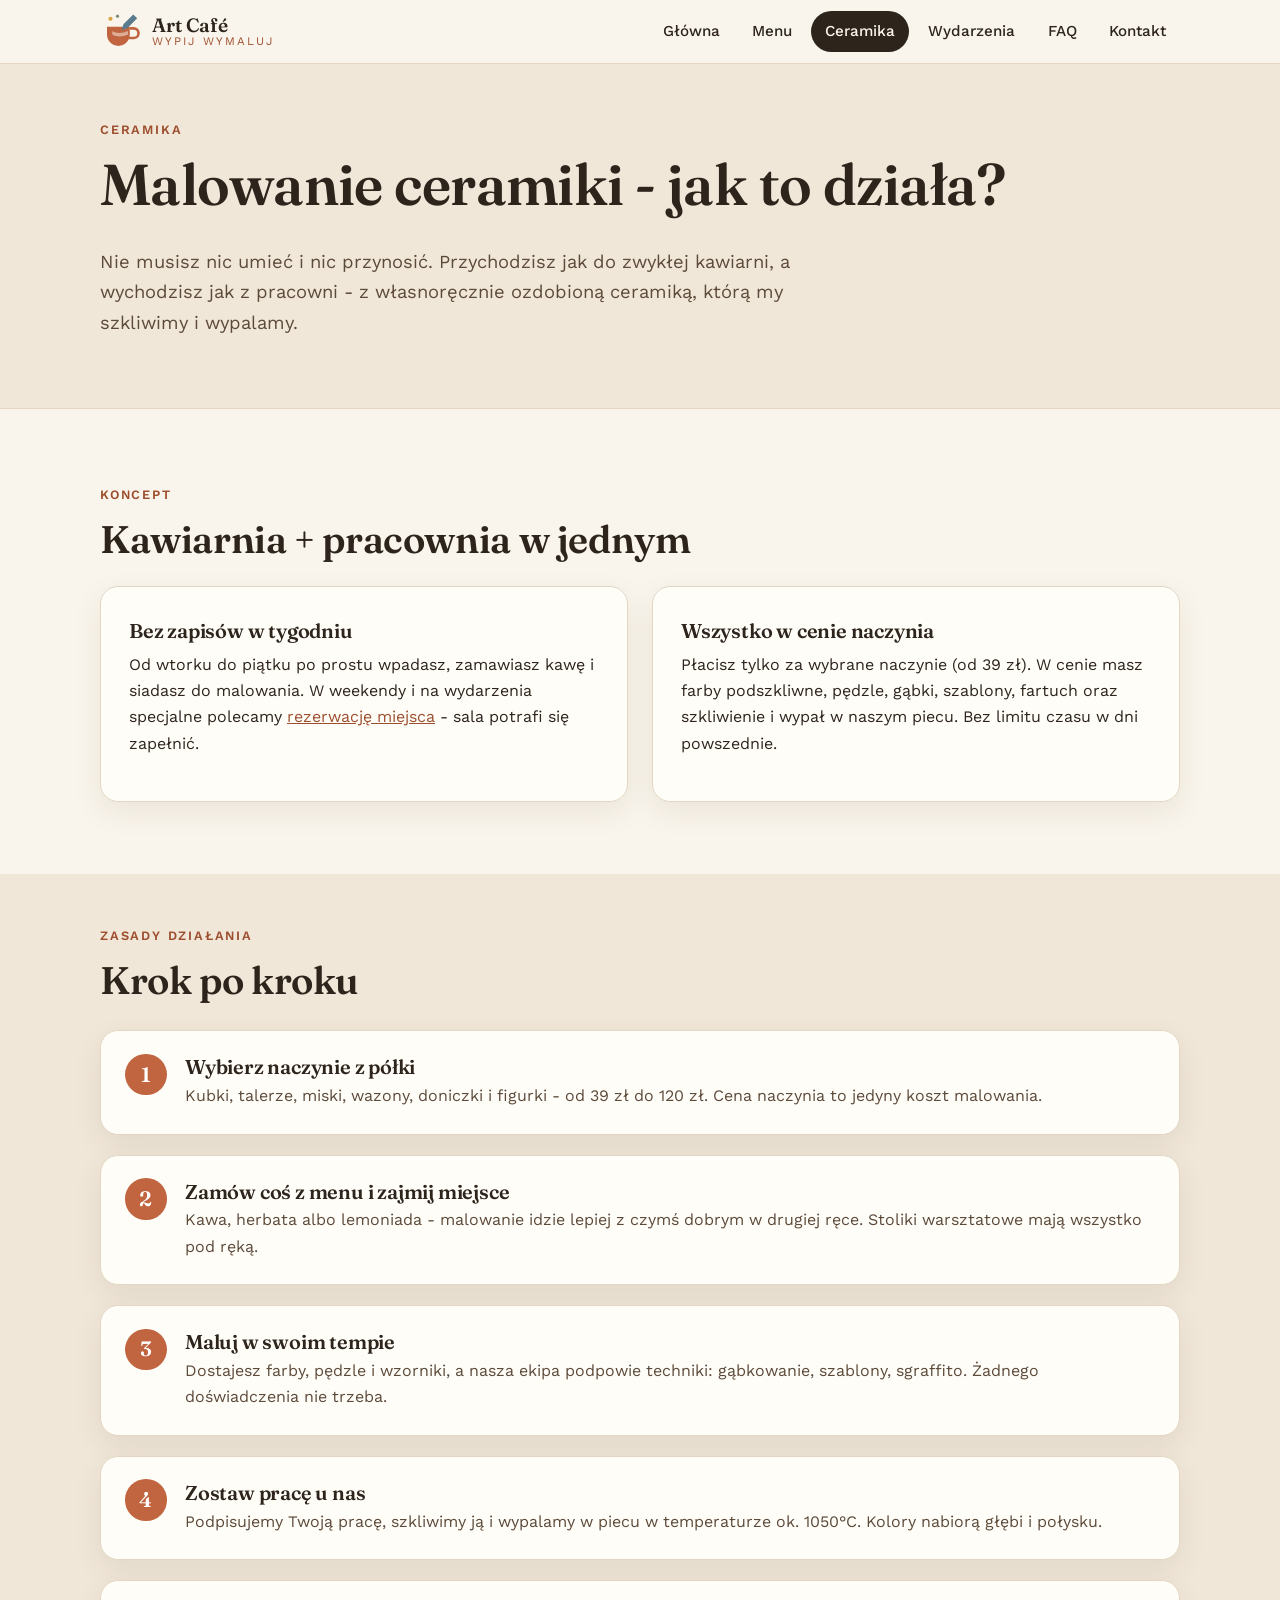
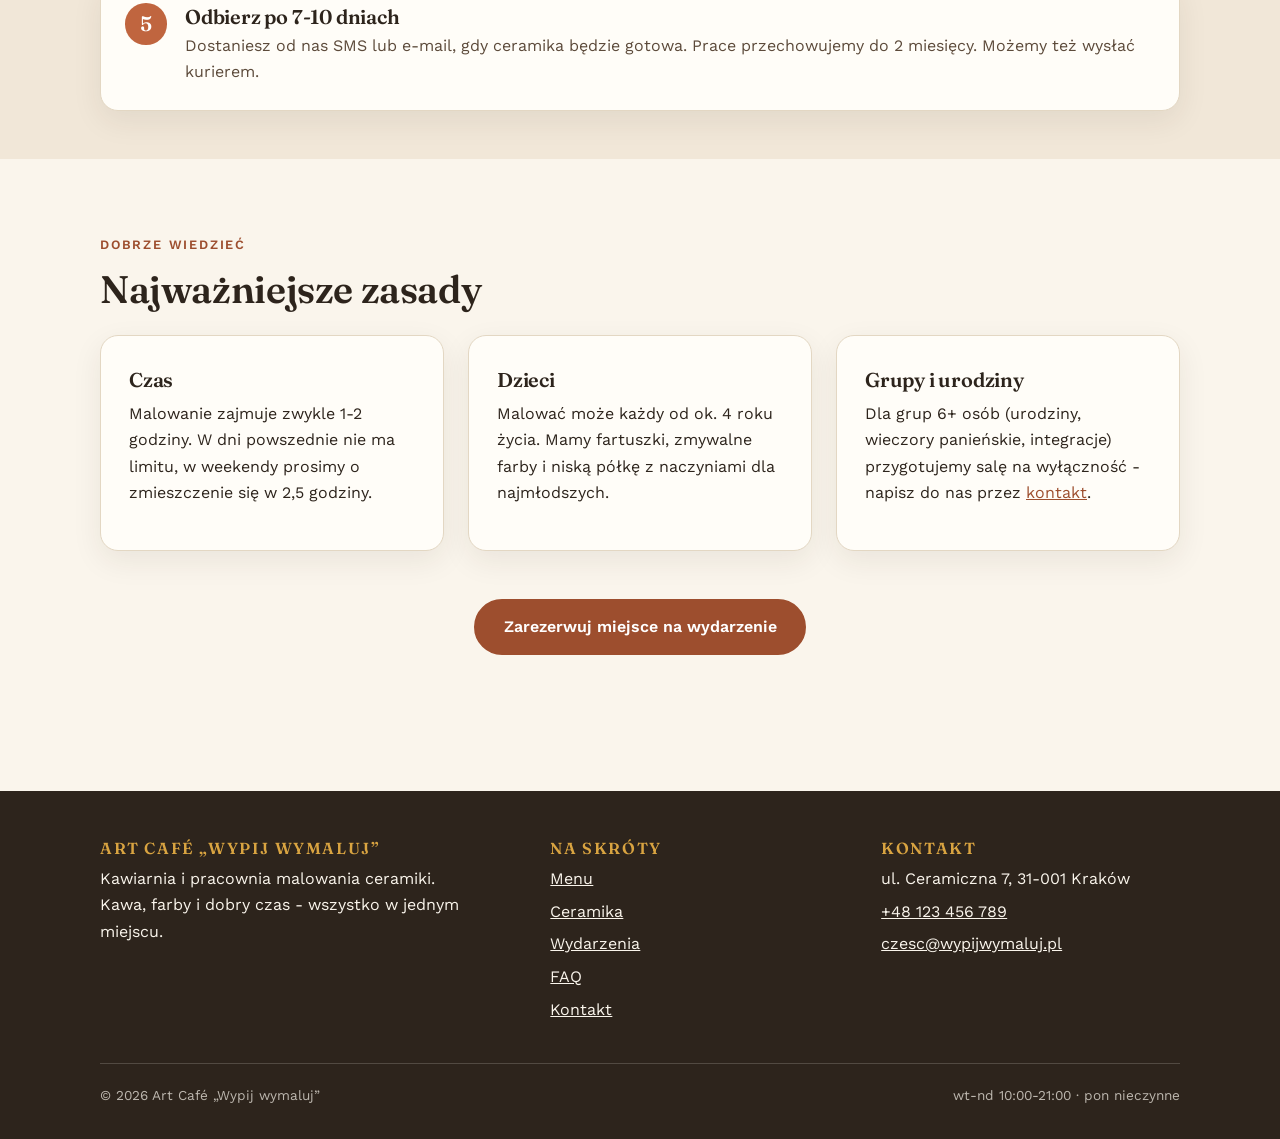
==== commit 190cb100: "Improve accessibility and UX of booking map and site-wide patterns - Remove all emoji; event cards u" ====
--- a/ceramika.html
+++ b/ceramika.html
@@ -12,6 +12,8 @@
   <link rel="icon" type="image/svg+xml" href="assets/favicon.svg">
 </head>
 <body>
+
+<a class="skip-link" href="#main">Przejdź do treści</a>
 
 <header class="site-header">
   <div class="site-header__inner">
@@ -45,7 +47,7 @@
   </div>
 </header>
 
-<main>
+<main id="main" tabindex="-1">
 
   <section class="page-hero">
     <div class="container">
--- a/css/styles.css
+++ b/css/styles.css
@@ -11,6 +11,7 @@
   --brown: #5c4a3a;
   --terra: #c0653f;
   --terra-dark: #9d4e2e;
+  --terra-darker: #813f24;
   --paint-blue: #5b7b8c;
   --paint-sage: #7c8c6f;
   --paint-yellow: #d9a441;
@@ -69,8 +70,31 @@
   font-weight: 600;
   letter-spacing: 0.14em;
   text-transform: uppercase;
-  color: var(--terra);
+  color: var(--terra-dark);
   margin-bottom: 0.75rem;
+}
+
+/* ---------- Skip-link ---------- */
+
+.skip-link {
+  position: absolute;
+  left: -9999px;
+  top: 0;
+  z-index: 100;
+  background: var(--espresso);
+  color: var(--cream);
+  font-weight: 600;
+  text-decoration: none;
+  padding: 0.75rem 1.25rem;
+  border-radius: 0 0 var(--radius-sm) 0;
+}
+
+.skip-link:focus {
+  left: 0;
+}
+
+main:focus {
+  outline: none;
 }
 
 .lead {
@@ -85,8 +109,8 @@
   display: inline-block;
   padding: 0.8rem 1.7rem;
   border-radius: 999px;
-  border: 2px solid var(--terra);
-  background: var(--terra);
+  border: 2px solid var(--terra-dark);
+  background: var(--terra-dark);
   color: #fff;
   font-family: var(--font-body);
   font-weight: 600;
@@ -96,14 +120,14 @@
   transition: background 0.2s, border-color 0.2s, transform 0.15s;
 }
 
-.btn:hover { background: var(--terra-dark); border-color: var(--terra-dark); transform: translateY(-1px); }
+.btn:hover { background: var(--terra-darker); border-color: var(--terra-darker); transform: translateY(-1px); }
 
 .btn--ghost {
   background: transparent;
   color: var(--terra-dark);
 }
 
-.btn--ghost:hover { background: var(--terra); color: #fff; }
+.btn--ghost:hover { background: var(--terra-dark); color: #fff; }
 
 /* ---------- Nagłówek / nawigacja ---------- */
 
@@ -150,7 +174,7 @@
   font-size: 0.72rem;
   letter-spacing: 0.18em;
   text-transform: uppercase;
-  color: var(--terra);
+  color: var(--terra-dark);
 }
 
 .site-nav ul {
@@ -454,17 +478,37 @@
 
 .seat:hover { fill: var(--paint-yellow); }
 
-.seat--selected { fill: var(--terra); stroke: var(--terra-dark); }
+.seat:focus-visible {
+  outline: 3px solid var(--terra-dark);
+  outline-offset: 2px;
+  stroke: var(--terra-dark);
+  stroke-width: 4;
+}
+
+.seat--selected { fill: var(--terra-dark); stroke: var(--terra-darker); }
 .seat--taken { fill: #c9beb0; stroke: #a99c8a; cursor: not-allowed; }
 .seat--taken:hover { fill: #c9beb0; }
 
 .seat-label {
   font-family: var(--font-body);
-  font-size: 11px;
+  font-size: 14px;
   fill: var(--espresso);
   pointer-events: none;
   text-anchor: middle;
 }
+
+.seat-group--selected .seat-label { fill: #fff; }
+
+/* Krzyżyk na zajętych miejscach - oznaczenie niezależne od koloru */
+.seat-x {
+  display: none;
+  fill: none;
+  stroke: #7a6a58;
+  stroke-width: 2;
+  pointer-events: none;
+}
+
+.seat-group--taken .seat-x { display: block; }
 
 .room-label {
   font-family: var(--font-body);
@@ -496,8 +540,77 @@
   background: var(--cream-2);
 }
 
-.legend .dot--selected { background: var(--terra); border-color: var(--terra-dark); }
+.legend .dot--selected { background: var(--terra-dark); border-color: var(--terra-darker); }
 .legend .dot--taken { background: #c9beb0; border-color: #a99c8a; }
+
+/* ---------- Lista miejsc (alternatywa dla mapy) ---------- */
+
+.seat-list {
+  margin: 1.25rem 0 0;
+  padding: 1rem 1.25rem 1.25rem;
+  border: 1px dashed var(--line);
+  border-radius: var(--radius-sm);
+}
+
+.seat-list legend {
+  font-weight: 600;
+  padding: 0 0.4rem;
+}
+
+.seat-list__grid {
+  display: grid;
+  grid-template-columns: repeat(auto-fill, minmax(11rem, 1fr));
+  gap: 0.4rem 1rem;
+}
+
+.seat-list__item {
+  display: flex;
+  align-items: center;
+  gap: 0.5rem;
+  font-size: 0.95rem;
+  padding: 0.3rem 0.2rem;
+  cursor: pointer;
+}
+
+.seat-list__item input {
+  width: 1.25rem;
+  height: 1.25rem;
+  accent-color: var(--terra-dark);
+}
+
+.seat-list__item:has(input:disabled) {
+  color: #8a7c6c;
+  cursor: not-allowed;
+}
+
+/* ---------- Fallback mailto (kopiowanie wiadomości) ---------- */
+
+.mail-fallback {
+  margin-top: 1.5rem;
+  padding: 1.25rem 1.4rem;
+  background: var(--cream-2);
+  border-radius: var(--radius-sm);
+}
+
+.mail-fallback h3 { margin-top: 0; }
+
+.mail-fallback__text {
+  background: var(--paper);
+  border: 1px solid var(--line);
+  border-radius: var(--radius-sm);
+  padding: 1rem 1.2rem;
+  white-space: pre-wrap;
+  word-break: break-word;
+  font-size: 0.92rem;
+  line-height: 1.55;
+}
+
+.mail-fallback__status {
+  display: inline-block;
+  margin-left: 0.75rem;
+  font-size: 0.9rem;
+  color: var(--brown);
+}
 
 .booking-form {
   margin-top: 1.5rem;
@@ -572,7 +685,7 @@
   content: "+";
   font-family: var(--font-display);
   font-size: 1.5rem;
-  color: var(--terra);
+  color: var(--terra-dark);
   line-height: 1;
   transition: transform 0.2s;
 }
